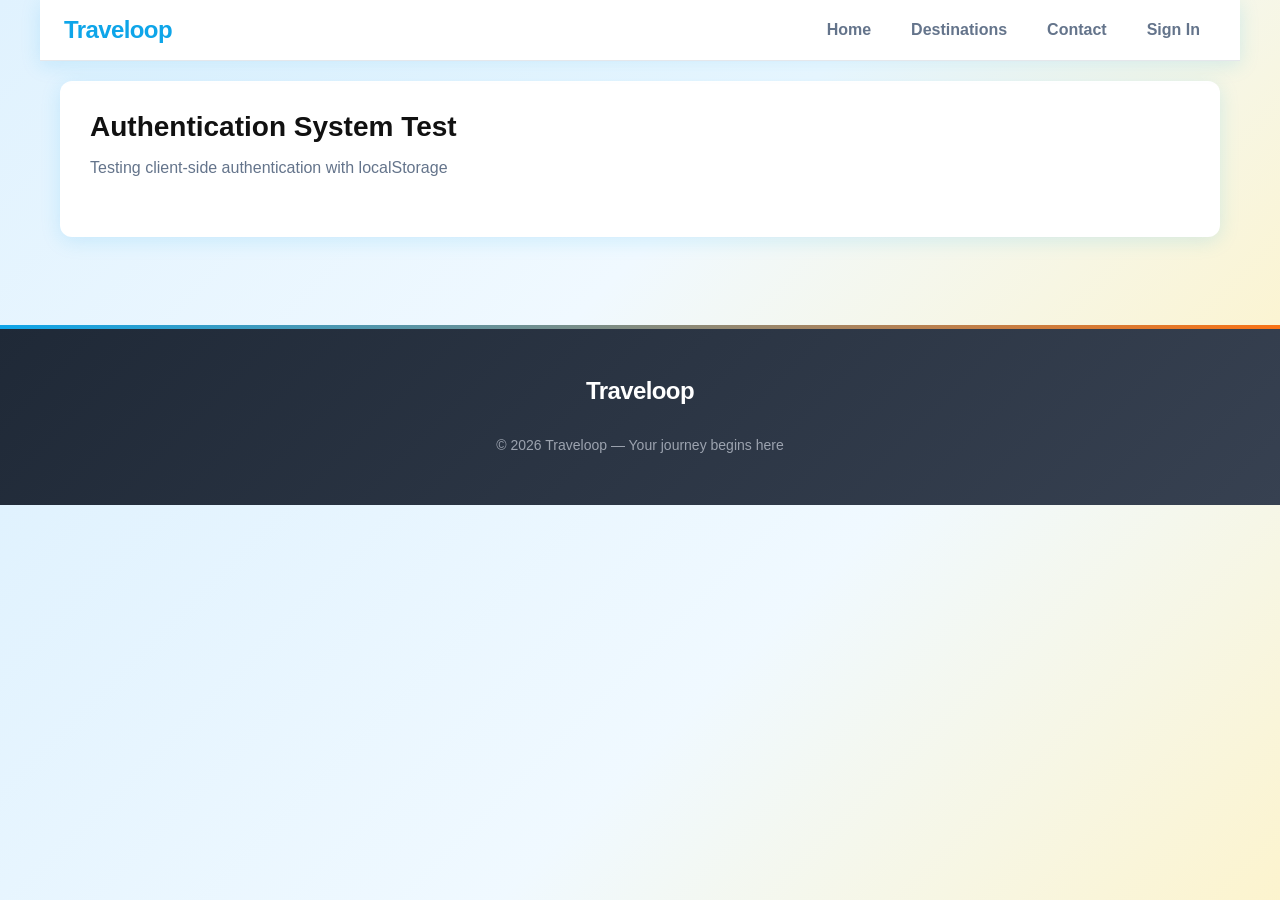
==== auth-test.html @ a4dd4c16 "Initial commit: Traveloop website with all pages and fixes" ====
<!DOCTYPE html>
<html lang="en">
<head>
  <meta charset="utf-8" />
  <meta name="viewport" content="width=device-width, initial-scale=1" />
  <title>Auth Test - Traveloop</title>
  <link rel="stylesheet" href="css/style.css" />
  <style>
    .test-container {
      max-width: 600px;
      margin: 40px auto;
      padding: 20px;
    }
    .test-card {
      background: white;
      padding: 30px;
      border-radius: 12px;
      box-shadow: 0 4px 20px rgba(14, 165, 233, 0.15);
      margin-bottom: 20px;
    }
    .test-result {
      padding: 15px;
      border-radius: 8px;
      margin: 10px 0;
    }
    .test-result.success {
      background: rgba(16, 185, 129, 0.1);
      border: 1px solid rgba(16, 185, 129, 0.2);
      color: #059669;
    }
    .test-result.error {
      background: rgba(239, 68, 68, 0.1);
      border: 1px solid rgba(239, 68, 68, 0.2);
      color: #dc2626;
    }
    .test-result.info {
      background: rgba(59, 130, 246, 0.1);
      border: 1px solid rgba(59, 130, 246, 0.2);
      color: #2563eb;
    }
    .test-section {
      margin-bottom: 20px;
    }
    .test-section h3 {
      margin-bottom: 15px;
      color: #1f2937;
    }
  </style>
</head>
<body>
  <nav class="nav container">
    <div class="brand">Traveloop</div>
    <ul class="nav-links" id="mainNavLinks">
      <li><a href="index.html">Home</a></li>
      <li><a href="destinations.html">Destinations</a></li>
      <li><a href="contact.html">Contact</a></li>
      <li><a href="login.html">Sign In</a></li>
    </ul>
  </nav>

  <main class="container">
    <div class="test-card">
      <h1 style="margin: 0 0 10px; font-size: 1.75rem;">Authentication System Test</h1>
      <p style="color: var(--muted); margin-bottom: 30px;">Testing client-side authentication with localStorage</p>
      
      <div id="test-results"></div>
    </div>
  </main>

  <footer class="footer">
    <div class="container">
      <div class="brand">Traveloop</div>
      <div class="copyright">
        © <span id="year"></span> Traveloop — Your journey begins here
      </div>
    </div>
  </footer>

  <script>
    document.addEventListener('DOMContentLoaded', async () => {
      document.getElementById('year').textContent = new Date().getFullYear();
      updateNavigation();
      
      const results = document.getElementById('test-results');
      results.innerHTML = '<div style="text-align:center;padding:20px;">Running tests...</div>';
      
      // Wait a bit for script to load
      await new Promise(r => setTimeout(r, 100));
      
      const tests = [];
      
      // Test 1: Check if functions exist
      tests.push({
        name: 'Authentication Functions',
        test: () => {
          return typeof registerUser === 'function' && 
                 typeof loginUser === 'function' && 
                 typeof logoutUser === 'function' && 
                 typeof isLoggedIn === 'function' &&
                 typeof getCurrentUser === 'function';
        },
        message: 'All authentication functions are available'
      });
      
      // Test 2: Register a test user
      tests.push({
        name: 'User Registration',
        test: async () => {
          const testUser = {
            firstName: 'Test',
            lastName: 'User',
            email: 'test@Traveloop.com',
            username: 'testuser',
            password: 'Test@123',
            newsletter: false
          };
          
          // Clear existing test user if any
          const users = getStoredUsers ? getStoredUsers() : [];
          const filtered = users.filter(u => u.email !== 'test@Traveloop.com');
          localStorage.setItem('Traveloop_users', JSON.stringify(filtered));
          
          const result = await registerUser(testUser);
          return result.success;
        },
        message: 'User registration successful'
      });
      
      // Test 3: Login with test user
      tests.push({
        name: 'User Login',
        test: async () => {
          const result = await loginUser('test@Traveloop.com', 'Test@123');
          return result.success && isLoggedIn();
        },
        message: 'Login successful - user is now authenticated'
      });
      
      // Test 4: Check user session
      tests.push({
        name: 'Session Management',
        test: () => {
          const user = getCurrentUser();
          return user && user.email === 'test@Traveloop.com';
        },
        message: 'Session is active and user data is correct'
      });
      
      // Test 5: Logout
      tests.push({
        name: 'User Logout',
        test: () => {
          logoutUser();
          return !isLoggedIn();
        },
        message: 'Logout successful - session cleared'
      });
      
      // Run tests
      let html = '';
      for (const t of tests) {
        try {
          const passed = await t.test();
          html += `
            <div class="test-section">
              <h3>${t.name}</h3>
              <div class="test-result ${passed ? 'success' : 'error'}">
                ${passed ? '✓' : '✗'} ${t.message}
              </div>
            </div>
          `;
        } catch (e) {
          html += `
            <div class="test-section">
              <h3>${t.name}</h3>
              <div class="test-result error">
                ✗ Error: ${e.message}
              </div>
            </div>
          `;
        }
      }
      
      results.innerHTML = html;
      
      // Add navigation link
      results.innerHTML += `
        <div class="test-result info" style="margin-top: 20px;">
          <strong>Next Steps:</strong><br>
          <a href="login.html" class="btn" style="margin-top: 10px; display: inline-block;">Go to Login Page</a>
          <a href="signup.html" class="btn" style="margin-top: 10px; margin-left: 10px; display: inline-block;">Go to Signup Page</a>
        </div>
      `;
    });
  </script>
</body>
</html>
---- css/style.css ----
:root{
  --primary: #0ea5e9;
  --primary-dark: #0284c7;
  --accent: #f97316;
  --accent-dark: #ea580c;
  --muted: #64748b;
  --bg: linear-gradient(135deg, #e0f2fe 0%, #f0f9ff 50%, #fef3c7 100%);
  --card: #ffffff;
  --card-hover: #f8fafc;
  --success: #10b981;
  --danger: #ef4444;
  --radius: 12px;
  --container: 1200px;
  --shadow: 0 4px 20px rgba(14, 165, 233, 0.15);
  --shadow-hover: 0 8px 30px rgba(14, 165, 233, 0.25);
  --gap: 20px;
  --transition: all 0.3s cubic-bezier(0.4, 0, 0.2, 1);
}

*{box-sizing: border-box}
body{
  margin:0;
  font-family: "Inter", Arial, sans-serif;
  background: var(--bg);
  color:#111;
  -webkit-font-smoothing:antialiased;
}
.container{
  max-width: var(--container);
  margin: 0 auto;
  padding: 20px;
}
/* Profile Upload Section */
.profile-upload{
  display:flex;
  justify-content:center;
  margin-bottom:30px;
}

.profile-circle{
  width:130px;
  height:130px;
  border-radius:50%;
  border:4px solid #d6d6d6;
  overflow:hidden;
  cursor:pointer;
  position:relative;
  background:#f3f3f3;
  display:flex;
  align-items:center;
  justify-content:center;
  transition:0.3s;
}

.profile-circle:hover{
  border-color:#4da6ff;
  transform:scale(1.03);
}

.profile-circle img{
  width:100%;
  height:100%;
  object-fit:cover;
}

.upload-text{
  position:absolute;
  color:white;
  background:rgba(0,0,0,0.5);
  width:100%;
  text-align:center;
  bottom:0;
  padding:8px 0;
  font-size:14px;
}


/* NAV */
.nav{
  display:flex;
  align-items:center;
  justify-content:space-between;
  background:var(--card);
  padding:16px 24px;
  box-shadow: var(--shadow);
  border-bottom: 1px solid #e5e7eb;
  position: sticky;
  top: 0;
  z-index: 100;
  backdrop-filter: blur(10px);
}
.brand{
  font-weight: 800;
  color: var(--primary);
  font-size: 1.5rem;
  letter-spacing: -0.025em;
}
.nav-links{list-style:none;display:flex;gap:8px;margin:0;padding:0}
.nav-links a{
  text-decoration:none;
  color:var(--muted);
  font-weight:600;
  padding: 8px 16px;
  border-radius: 8px;
  transition: var(--transition);
  position: relative;
}
.nav-links a:hover{
  color: var(--primary);
  background: rgba(37, 99, 235, 0.05);
}
.nav-links a.active{
  color: var(--primary);
  background: rgba(37, 99, 235, 0.1);
}
.nav-links a.active::after{
  content: '';
  position: absolute;
  bottom: -8px;
  left: 50%;
  transform: translateX(-50%);
  width: 20px;
  height: 2px;
  background: var(--primary);
  border-radius: 1px;
}



/* HERO */
.hero{
  display:flex;
  align-items:center;
  gap:40px;
  margin-top:24px;
  background: linear-gradient(135deg, rgba(14, 165, 233, 0.08), rgba(249, 115, 22, 0.08), rgba(251, 191, 36, 0.08));
  padding:32px;
  border-radius:var(--radius);
  border: 1px solid rgba(14, 165, 233, 0.2);
  position: relative;
  overflow: hidden;
}
.hero::before{
  content: '';
  position: absolute;
  top: -50%;
  right: -50%;
  width: 200%;
  height: 200%;
  background: radial-gradient(circle, rgba(37, 99, 235, 0.03) 0%, transparent 70%);
  animation: float 20s ease-in-out infinite;
  pointer-events: none;
}
@keyframes float{
  0%, 100% { transform: rotate(0deg); }
  50% { transform: rotate(180deg); }
}
.hero-left{flex:1; position: relative; z-index: 1;}
.hero-left h1{
  margin:0;
  font-size: 2.75rem;
  font-weight: 800;
  line-height: 1.2;
  background: linear-gradient(135deg, var(--primary), var(--accent));
  -webkit-background-clip: text;
  -webkit-text-fill-color: transparent;
  background-clip: text;
}
.hero-left p{
  color:var(--muted);
  margin:16px 0 24px;
  font-size: 1.125rem;
  line-height: 1.6;
}
.hero-right{flex:1;text-align:right; position: relative; z-index: 1;}
.hero-right img{
  width: 100%;
  max-height: 360px;
  border-radius: var(--radius);
  object-fit: cover;
  box-shadow: var(--shadow-hover);
  transition: var(--transition);
}
.hero-right img:hover{
  transform: scale(1.02);
}

.btn{
  background: linear-gradient(135deg, var(--accent), var(--accent-dark));
  color:white;
  display:inline-block;
  padding:12px 24px;
  border-radius: var(--radius);
  text-decoration:none;
  font-weight: 600;
  font-size: 1rem;
  transition: var(--transition);
  border: none;
  cursor: pointer;
  position: relative;
  overflow: hidden;
  box-shadow: var(--shadow);
}
.btn::before{
  content: '';
  position: absolute;
  top: 0;
  left: -100%;
  width: 100%;
  height: 100%;
  background: linear-gradient(90deg, transparent, rgba(255,255,255,0.2), transparent);
  transition: left 0.5s;
}
.btn:hover{
  transform: translateY(-2px);
  box-shadow: var(--shadow-hover);
}
.btn:hover::before{
  left: 100%;
}
.btn:active{
  transform: translateY(0);
}


/* CARDS */
.cards{
  display:grid;
  grid-template-columns: repeat(auto-fill, minmax(300px, 1fr));
  gap: var(--gap);
  margin-top: 24px;
}
.card{
  background: var(--card);
  border-radius: var(--radius);
  box-shadow: var(--shadow);
  overflow: hidden;
  cursor: pointer;
  transition: var(--transition);
  position: relative;
  border: 1px solid rgba(0,0,0,0.05);
}
.card::before{
  content: '';
  position: absolute;
  top: 0;
  left: 0;
  right: 0;
  bottom: 0;
  background: linear-gradient(135deg, rgba(37, 99, 235, 0.1), rgba(245, 158, 11, 0.1));
  opacity: 0;
  transition: var(--transition);
  z-index: 1;
}
.card:hover::before{
  opacity: 1;
}
.card img{
  width: 100%;
  height: 200px;
  object-fit: cover;
  transition: var(--transition);
}
.card:hover img{
  transform: scale(1.05);
}
.card .card-body{
  padding: 20px;
  position: relative;
  z-index: 2;
}
.card h3{
  margin: 0 0 8px;
  font-size: 1.25rem;
  font-weight: 700;
  color: #1f2937;
}
.card .destination-meta{
  display: flex;
  justify-content: space-between;
  align-items: center;
  margin-bottom: 8px;
}
.card .price{
  background: var(--accent);
  color: white;
  padding: 4px 8px;
  border-radius: 6px;
  font-size: 0.875rem;
  font-weight: 600;
}
.card .category{
  background: rgba(37, 99, 235, 0.1);
  color: var(--primary);
  padding: 4px 8px;
  border-radius: 6px;
  font-size: 0.75rem;
  font-weight: 500;
  text-transform: uppercase;
  letter-spacing: 0.025em;
}
.card p{
  margin: 0;
  color: var(--muted);
  font-size: 0.875rem;
  line-height: 1.5;
}
.card:hover{
  transform: translateY(-8px);
  box-shadow: var(--shadow-hover);
}
.card .card-actions{
  margin-top: 16px;
  display: flex;
  gap: 8px;
}
.card .btn-small{
  padding: 6px 12px;
  font-size: 0.875rem;
  border-radius: 6px;
  text-decoration: none;
  color: white;
  background: var(--primary);
  transition: var(--transition);
}
.card .btn-small:hover{
  background: var(--primary-dark);
}


/* FEATURES */
.features{
  display:grid;
  grid-template-columns: repeat(auto-fit, minmax(280px, 1fr));
  gap: var(--gap);
  margin-top: 24px;
}
.feature{
  background: var(--card);
  padding: 24px;
  border-radius: var(--radius);
  flex: 1;
  min-width: 200px;
  box-shadow: var(--shadow);
  border: 1px solid rgba(0,0,0,0.05);
  transition: var(--transition);
  position: relative;
  overflow: hidden;
}
.feature::before{
  content: '';
  position: absolute;
  top: 0;
  left: 0;
  width: 4px;
  height: 100%;
  background: linear-gradient(135deg, var(--primary), var(--accent));
  transform: scaleY(0);
  transition: var(--transition);
}
.feature:hover{
  transform: translateY(-4px);
  box-shadow: var(--shadow-hover);
}
.feature:hover::before{
  transform: scaleY(1);
}
.feature h3{
  margin: 0 0 12px;
  font-size: 1.25rem;
  font-weight: 700;
  color: #1f2937;
}
.feature p{
  margin: 0;
  color: var(--muted);
  line-height: 1.6;
}
.feature .feature-icon{
  width: 48px;
  height: 48px;
  background: linear-gradient(135deg, var(--primary), var(--accent));
  border-radius: 12px;
  display: flex;
  align-items: center;
  justify-content: center;
  margin-bottom: 16px;
  color: white;
  font-size: 1.5rem;
}


/* SEARCH */
.search-container{
  background: var(--card);
  padding: 24px;
  border-radius: var(--radius);
  box-shadow: var(--shadow);
  margin-bottom: 24px;
  border: 1px solid rgba(0,0,0,0.05);
}
.search-row{
  display: flex;
  gap: 12px;
  align-items: center;
  flex-wrap: wrap;
}
.search-row input{
  flex: 1;
  min-width: 250px;
  padding: 14px 16px;
  border-radius: var(--radius);
  border: 2px solid #e5e7eb;
  font-size: 1rem;
  transition: var(--transition);
  background: var(--card-hover);
}
.search-row input:focus{
  outline: none;
  border-color: var(--primary);
  box-shadow: 0 0 0 3px rgba(37, 99, 235, 0.1);
}
.search-row button{
  padding: 14px 24px;
  border-radius: var(--radius);
  border: none;
  background: var(--primary);
  color: white;
  font-weight: 600;
  cursor: pointer;
  transition: var(--transition);
  box-shadow: var(--shadow);
}
.search-row button:hover{
  background: var(--primary-dark);
  transform: translateY(-2px);
  box-shadow: var(--shadow-hover);
}
.search-filters{
  display: flex;
  gap: 12px;
  margin-top: 16px;
  flex-wrap: wrap;
}
.filter-chip{
  padding: 8px 16px;
  border-radius: 20px;
  background: rgba(37, 99, 235, 0.1);
  color: var(--primary);
  border: 1px solid rgba(37, 99, 235, 0.2);
  cursor: pointer;
  transition: var(--transition);
  font-size: 0.875rem;
  font-weight: 500;
}
.filter-chip:hover{
  background: rgba(37, 99, 235, 0.15);
}
.filter-chip.active{
  background: var(--primary);
  color: white;
}


/* DETAILS */
.details{
  background: var(--card);
  padding: 32px;
  border-radius: var(--radius);
  box-shadow: var(--shadow);
  border: 1px solid rgba(0,0,0,0.05);
}
.details img{
  width: 100%;
  border-radius: var(--radius);
  max-height: 480px;
  object-fit: cover;
  box-shadow: var(--shadow-hover);
}
.details h2{
  margin: 24px 0 16px;
  font-size: 2.25rem;
  font-weight: 800;
  color: #1f2937;
}
.detail-meta{
  display: flex;
  gap: 16px;
  color: var(--muted);
  margin: 16px 0 24px;
  flex-wrap: wrap;
}
.detail-meta .meta-item{
  display: flex;
  align-items: center;
  gap: 6px;
  padding: 6px 12px;
  background: rgba(37, 99, 235, 0.1);
  border-radius: 8px;
  color: var(--primary);
  font-weight: 500;
}
.details .info-grid{
  display: grid;
  grid-template-columns: repeat(auto-fit, minmax(300px, 1fr));
  gap: 24px;
  margin: 24px 0;
}
.details .info-section{
  background: var(--card-hover);
  padding: 20px;
  border-radius: var(--radius);
  border: 1px solid rgba(0,0,0,0.05);
}
.details .info-section h3{
  margin: 0 0 12px;
  font-size: 1.125rem;
  font-weight: 700;
  color: #1f2937;
}
.details .info-section ul{
  margin: 0;
  padding-left: 20px;
  color: var(--muted);
  line-height: 1.6;
}
.details .info-section li{
  margin-bottom: 6px;
}
.details .action-buttons{
  display: flex;
  gap: 12px;
  margin-top: 24px;
  flex-wrap: wrap;
}


/* CONTACT FORM */
.contact-container{
  max-width: 700px;
  margin: 0 auto;
}
.contact-form{
  background: var(--card);
  padding: 32px;
  border-radius: var(--radius);
  box-shadow: var(--shadow);
  border: 1px solid rgba(0,0,0,0.05);
}
.contact-form label{
  font-weight: 600;
  color: #374151;
  margin-bottom: 6px;
  display: block;
}
.contact-form input, 
.contact-form textarea{
  width: 100%;
  padding: 14px 16px;
  border-radius: var(--radius);
  border: 2px solid #e5e7eb;
  font-size: 1rem;
  font-family: inherit;
  transition: var(--transition);
  background: var(--card-hover);
  margin-bottom: 16px;
}
.contact-form input:focus, 
.contact-form textarea:focus{
  outline: none;
  border-color: var(--primary);
  box-shadow: 0 0 0 3px rgba(37, 99, 235, 0.1);
}
.contact-form textarea{
  resize: vertical;
  min-height: 120px;
}
.contact-info{
  background: var(--card);
  padding: 24px;
  border-radius: var(--radius);
  box-shadow: var(--shadow);
  margin-bottom: 24px;
  border: 1px solid rgba(0,0,0,0.05);
}
.contact-info h3{
  margin: 0 0 16px;
  color: #1f2937;
  font-weight: 700;
}
.contact-item{
  display: flex;
  align-items: center;
  gap: 12px;
  margin-bottom: 12px;
  color: var(--muted);
}
.contact-item .icon{
  width: 40px;
  height: 40px;
  background: linear-gradient(135deg, var(--primary), var(--accent));
  border-radius: 8px;
  display: flex;
  align-items: center;
  justify-content: center;
  color: white;
  font-weight: 600;
}


/* FOOTER */
.footer{
  background: linear-gradient(135deg, #1f2937, #374151);
  color: white;
  padding: 32px 0;
  text-align: center;
  margin-top: 48px;
  position: relative;
}
.footer::before{
  content: '';
  position: absolute;
  top: 0;
  left: 0;
  right: 0;
  height: 4px;
  background: linear-gradient(90deg, var(--primary), var(--accent));
}
.footer .container{
  display: flex;
  flex-direction: column;
  align-items: center;
  gap: 16px;
}
.footer .brand{
  color: white;
  font-size: 1.5rem;
  font-weight: 800;
}
.footer .links{
  display: flex;
  gap: 24px;
  list-style: none;
  padding: 0;
  margin: 0;
}
.footer .links a{
  color: #d1d5db;
  text-decoration: none;
  transition: var(--transition);
}
.footer .links a:hover{
  color: white;
}
.footer .copyright{
  color: #9ca3af;
  font-size: 0.875rem;
  margin-top: 16px;
}

/* LOADING & ANIMATIONS */
.loading-skeleton{
  background: linear-gradient(90deg, #f0f0f0 25%, #e0e0e0 50%, #f0f0f0 75%);
  background-size: 200% 100%;
  animation: loading 1.5s infinite;
}
@keyframes loading{
  0%{ background-position: 200% 0; }
  100%{ background-position: -200% 0; }
}
.fade-in{
  animation: fadeIn 0.6s ease-out;
}
@keyframes fadeIn{
  from{ opacity: 0; transform: translateY(20px); }
  to{ opacity: 1; transform: translateY(0); }
}
.slide-up{
  animation: slideUp 0.4s ease-out;
}
@keyframes slideUp{
  from{ transform: translateY(30px); opacity: 0; }
  to{ transform: translateY(0); opacity: 1; }
}

/* RESPONSIVE DESIGN */
@media (max-width: 1024px){
  .container{
    padding: 16px;
  }
  .hero{
    padding: 24px;
  }
  .cards{
    grid-template-columns: repeat(auto-fill, minmax(280px, 1fr));
  }
}

@media (max-width: 768px){
  .hero{
    flex-direction: column;
    gap: 24px;
    text-align: center;
  }
  .hero-left h1{
    font-size: 2.25rem;
  }
  .nav{
    padding: 12px 16px;
  }
  .nav-links{
    gap: 4px;
  }
  .nav-links a{
    padding: 6px 12px;
    font-size: 0.875rem;
  }
  .cards{
    grid-template-columns: 1fr;
  }
  .features{
    grid-template-columns: 1fr;
  }
  .details{
    padding: 24px;
  }
  .details h2{
    font-size: 1.875rem;
  }
  .search-row{
    flex-direction: column;
    align-items: stretch;
  }
  .search-row input{
    min-width: auto;
  }
  .footer .links{
    flex-direction: column;
    gap: 12px;
  }
}

@media (max-width: 480px){
  .container{
    padding: 12px;
  }
  .hero{
    padding: 16px;
  }
  .hero-left h1{
    font-size: 1.875rem;
  }
  .card{
    min-width: auto;
  }
  .details{
    padding: 16px;
  }
  .contact-form{
    padding: 24px;
  }
}

.hidden{display:none}

/* FAVORITES */
.favorite-btn{
  background: rgba(255,255,255,0.9);
  border: none;
  border-radius: 50%;
  width: 36px;
  height: 36px;
  cursor: pointer;
  transition: var(--transition);
  font-size: 1rem;
  display: flex;
  align-items: center;
  justify-content: center;
  backdrop-filter: blur(10px);
}
.favorite-btn:hover{
  background: rgba(255,255,255,1);
  transform: scale(1.1);
}
.favorite-btn.favorited{
  background: rgba(239, 68, 68, 0.9);
  color: white;
}
.favorite-btn-large{
  background: linear-gradient(135deg, var(--primary), var(--primary-dark));
  color: white;
  border: none;
  padding: 12px 24px;
  border-radius: var(--radius);
  cursor: pointer;
  font-weight: 600;
  transition: var(--transition);
  box-shadow: var(--shadow);
}
.favorite-btn-large:hover{
  transform: translateY(-2px);
  box-shadow: var(--shadow-hover);
}
.favorite-btn-large.favorited{
  background: linear-gradient(135deg, var(--danger), #dc2626);
}

/* LOADING STATES */
.loading{
  opacity: 0.6;
  pointer-events: none;
}
.loading::after{
  content: '';
  position: absolute;
  top: 50%;
  left: 50%;
  width: 20px;
  height: 20px;
  margin: -10px 0 0 -10px;
  border: 2px solid var(--primary);
  border-radius: 50%;
  border-top-color: transparent;
  animation: spin 1s linear infinite;
}
@keyframes spin{
  to{ transform: rotate(360deg); }
}

/* ENHANCED ANIMATIONS */
.slide-up{
  animation: slideUp 0.4s ease-out forwards;
}
@keyframes slideUp{
  from{ 
    opacity: 0; 
    transform: translateY(30px); 
  }
  to{ 
    opacity: 1; 
    transform: translateY(0); 
  }
}

.scale-in{
  animation: scaleIn 0.3s ease-out;
}
@keyframes scaleIn{
  from{ 
    opacity: 0; 
    transform: scale(0.9); 
  }
  to{ 
    opacity: 1; 
    transform: scale(1); 
  }
}

/* SEARCH ENHANCEMENTS */
.search-highlight{
  background: linear-gradient(120deg, rgba(245, 158, 11, 0.3) 0%, rgba(245, 158, 11, 0.1) 100%);
  padding: 2px 4px;
  border-radius: 4px;
  font-weight: 600;
}

/* TOOLTIP */
.tooltip{
  position: relative;
}
.tooltip::after{
  content: attr(data-tooltip);
  position: absolute;
  bottom: 125%;
  left: 50%;
  transform: translateX(-50%);
  background: rgba(0,0,0,0.8);
  color: white;
  padding: 6px 8px;
  border-radius: 4px;
  font-size: 0.75rem;
  white-space: nowrap;
  opacity: 0;
  visibility: hidden;
  transition: var(--transition);
  z-index: 1000;
}
.tooltip:hover::after{
  opacity: 1;
  visibility: visible;
}

/* PRICE BADGES */
.price-badge{
  background: linear-gradient(135deg, var(--accent), var(--accent-dark));
  color: white;
  padding: 6px 12px;
  border-radius: 20px;
  font-size: 0.875rem;
  font-weight: 700;
  box-shadow: var(--shadow);
}

/* RATING STARS */
.rating{
  display: flex;
  align-items: center;
  gap: 4px;
}
.stars{
  color: var(--accent);
}
.rating-text{
  font-size: 0.875rem;
  color: var(--muted);
}

/* WEATHER BADGE */
.weather-badge{
  background: rgba(59, 130, 246, 0.1);
  color: var(--primary);
  padding: 4px 8px;
  border-radius: 6px;
  font-size: 0.75rem;
  font-weight: 500;
}

/* SEASON BADGE */
.season-badge{
  background: rgba(16, 185, 129, 0.1);
  color: var(--success);
  padding: 4px 8px;
  border-radius: 6px;
  font-size: 0.75rem;
  font-weight: 500;
}

/* CATEGORY BADGES */
.category-beach{
  background: rgba(59, 130, 246, 0.1);
  color: #3b82f6;
}
.category-mountain{
  background: rgba(34, 197, 94, 0.1);
  color: #22c55e;
}
.category-cultural{
  background: rgba(168, 85, 247, 0.1);
  color: #a855f7;
}
.category-adventure{
  background: rgba(245, 158, 11, 0.1);
  color: var(--accent);
}

/* PROGRESSIVE LOADING */
.lazy-load{
  opacity: 0;
  transition: opacity 0.3s;
}
.lazy-load.loaded{
  opacity: 1;
}

/* ACCESSIBILITY IMPROVEMENTS */
.sr-only{
  position: absolute;
  width: 1px;
  height: 1px;
  padding: 0;
  margin: -1px;
  overflow: hidden;
  clip: rect(0,0,0,0);
  white-space: nowrap;
  border: 0;
}

/* FOCUS STYLES */
button:focus,
input:focus,
textarea:focus,
a:focus{
  outline: 2px solid var(--primary);
  outline-offset: 2px;
}


/* HIGH CONTRAST MODE */
@media (prefers-contrast: high){
  :root{
    --primary: #0000ff;
    --accent: #ff4500;
    --muted: #333333;
    --card: #ffffff;
    --shadow: 0 4px 8px rgba(0,0,0,0.3);
  }
}

/* TRANSPORTATION BUTTONS */
.transport-btn{
  background: rgba(255,255,255,0.2);
  color: white;
  border: 2px solid rgba(255,255,255,0.3);
  padding: 10px 16px;
  border-radius: 8px;
  font-size: 0.875rem;
  font-weight: 600;
  cursor: pointer;
  transition: var(--transition);
  backdrop-filter: blur(10px);
  white-space: nowrap;
}
.transport-btn:hover{
  background: rgba(255,255,255,0.3);
  border-color: rgba(255,255,255,0.5);
  transform: translateY(-2px);
}
.transport-btn.selected{
  background: rgba(255,255,255,0.9);
  color: #667eea;
  border-color: white;
  box-shadow: 0 4px 12px rgba(0,0,0,0.15);
}

/* TRAVEL PLANNER ENHANCEMENTS */
.planner-step{
  animation: slideUp 0.6s ease-out;
}
.planner-step:nth-child(2){ animation-delay: 0.1s; }
.planner-step:nth-child(3){ animation-delay: 0.2s; }

/* RESPONSIVE TRANSPORT BUTTONS */
@media (max-width: 768px){
  .transport-btn{
    flex: 1;
    min-width: 80px;
    padding: 8px 12px;
    font-size: 0.75rem;
  }
  .travel-planner{
    padding: 24px !important;
  }
}


@media (max-width: 480px){
  .transport-btn{
    flex: 1;
    min-width: 70px;
    padding: 6px 8px;
    font-size: 0.7rem;
  }
}

/* LOGIN & SIGNUP STYLES */
.login-container,
.signup-container{
  display: grid;
  grid-template-columns: 1fr 400px;
  gap: 48px;
  align-items: start;
  margin-top: 32px;
  min-height: 60vh;
}

.login-card,
.signup-card{
  background: var(--card);
  padding: 40px;
  border-radius: var(--radius);
  box-shadow: var(--shadow);
  border: 1px solid rgba(0,0,0,0.05);
  max-width: 500px;
  margin: 0 auto;
  width: 100%;
}

.login-header,
.signup-header{
  text-align: center;
  margin-bottom: 32px;
}

.login-header h1,
.signup-header h1{
  margin: 0 0 8px;
  font-size: 2rem;
  font-weight: 800;
  color: #1f2937;
  background: linear-gradient(135deg, var(--primary), var(--accent));
  -webkit-background-clip: text;
  -webkit-text-fill-color: transparent;
  background-clip: text;
}

.login-header p,
.signup-header p{
  color: var(--muted);
  margin: 0;
  font-size: 1rem;
}

.login-form,
.signup-form{
  margin-bottom: 24px;
}

.form-row{
  display: grid;
  grid-template-columns: 1fr 1fr;
  gap: 16px;
}

.form-group{
  margin-bottom: 20px;
}

.form-group label{
  display: block;
  font-weight: 600;
  color: #374151;
  margin-bottom: 6px;
  font-size: 0.875rem;
}

.form-group input{
  width: 100%;
  padding: 14px 16px;
  border-radius: var(--radius);
  border: 2px solid #e5e7eb;
  font-size: 1rem;
  transition: var(--transition);
  background: var(--card-hover);
  font-family: inherit;
}

.form-group input:focus{
  outline: none;
  border-color: var(--primary);
  box-shadow: 0 0 0 3px rgba(37, 99, 235, 0.1);
}

.form-group input.error{
  border-color: var(--danger);
  box-shadow: 0 0 0 3px rgba(239, 68, 68, 0.1);
}

.password-container{
  position: relative;
  display: flex;
  align-items: center;
}

.toggle-password{
  position: absolute;
  right: 12px;
  background: none;
  border: none;
  cursor: pointer;
  font-size: 1.125rem;
  padding: 4px;
  color: var(--muted);
  transition: var(--transition);
  border-radius: 4px;
}

.toggle-password:hover{
  color: var(--primary);
  background: rgba(37, 99, 235, 0.05);
}

.error-message{
  color: var(--danger);
  font-size: 0.75rem;
  margin-top: 4px;
  display: block;
  min-height: 1rem;
}

.form-options{
  display: flex;
  justify-content: space-between;
  align-items: center;
  margin: 20px 0;
  flex-wrap: wrap;
  gap: 12px;
}

.checkbox-container{
  display: flex;
  align-items: center;
  cursor: pointer;
  font-size: 0.875rem;
  color: #374151;
}

.checkbox-container input[type="checkbox"]{
  position: absolute;
  opacity: 0;
  cursor: pointer;
  height: 0;
  width: 0;
}

.checkmark{
  height: 18px;
  width: 18px;
  background-color: var(--card-hover);
  border: 2px solid #e5e7eb;
  border-radius: 4px;
  margin-right: 8px;
  position: relative;
  transition: var(--transition);
}

.checkbox-container:hover input ~ .checkmark{
  border-color: var(--primary);
}

.checkbox-container input:checked ~ .checkmark{
  background-color: var(--primary);
  border-color: var(--primary);
}

.checkmark:after{
  content: "";
  position: absolute;
  display: none;
  left: 5px;
  top: 2px;
  width: 4px;
  height: 8px;
  border: solid white;
  border-width: 0 2px 2px 0;
  transform: rotate(45deg);
}

.checkbox-container input:checked ~ .checkmark:after{
  display: block;
}

.forgot-password{
  color: var(--primary);
  text-decoration: none;
  font-size: 0.875rem;
  transition: var(--transition);
}

.forgot-password:hover{
  color: var(--primary-dark);
  text-decoration: underline;
}

.login-btn,
.signup-btn{
  width: 100%;
  padding: 16px 24px;
  margin-top: 8px;
  font-size: 1rem;
  position: relative;
}

.login-btn .loading-spinner,
.signup-btn .loading-spinner{
  position: absolute;
  right: 16px;
  top: 50%;
  transform: translateY(-50%);
  font-size: 1.125rem;
}

.login-footer,
.signup-footer{
  text-align: center;
  padding-top: 20px;
  border-top: 1px solid #e5e7eb;
  color: var(--muted);
  font-size: 0.875rem;
}

.login-footer a,
.signup-footer a{
  color: var(--primary);
  text-decoration: none;
  font-weight: 600;
  transition: var(--transition);
}

.login-footer a:hover,
.signup-footer a:hover{
  color: var(--primary-dark);
  text-decoration: underline;
}

.alert{
  padding: 12px 16px;
  border-radius: var(--radius);
  margin-top: 16px;
  font-size: 0.875rem;
  font-weight: 500;
}

.alert.success{
  background: rgba(16, 185, 129, 0.1);
  color: var(--success);
  border: 1px solid rgba(16, 185, 129, 0.2);
}

.alert.error{
  background: rgba(239, 68, 68, 0.1);
  color: var(--danger);
  border: 1px solid rgba(239, 68, 68, 0.2);
}

.alert.info{
  background: rgba(59, 130, 246, 0.1);
  color: var(--primary);
  border: 1px solid rgba(59, 130, 246, 0.2);
}

/* PASSWORD STRENGTH */
.password-strength{
  margin-top: 8px;
}

.password-strength-meter{
  width: 100%;
  height: 4px;
  background: #e5e7eb;
  border-radius: 2px;
  overflow: hidden;
  margin-bottom: 4px;
}

.strength-bar{
  height: 100%;
  transition: var(--transition);
  border-radius: 2px;
}

.strength-weak .strength-bar{
  width: 33%;
  background: var(--danger);
}

.strength-medium .strength-bar{
  width: 66%;
  background: #f59e0b;
}

.strength-strong .strength-bar{
  width: 100%;
  background: var(--success);
}

.strength-text{
  font-size: 0.75rem;
  font-weight: 500;
}

.strength-weak .strength-text{
  color: var(--danger);
}

.strength-medium .strength-text{
  color: #f59e0b;
}

.strength-strong .strength-text{
  color: var(--success);
}

/* BENEFITS SECTIONS */
.login-benefits,
.signup-benefits{
  background: var(--card);
  padding: 32px;
  border-radius: var(--radius);
  box-shadow: var(--shadow);
  border: 1px solid rgba(0,0,0,0.05);
  position: sticky;
  top: 120px;
  height: fit-content;
}

.login-benefits h3,
.signup-benefits h3{
  margin: 0 0 24px;
  font-size: 1.5rem;
  font-weight: 700;
  color: #1f2937;
  text-align: center;
}

.benefits-list{
  list-style: none;
  padding: 0;
  margin: 0;
}

.benefits-list li{
  padding: 12px 0;
  border-bottom: 1px solid #f3f4f6;
  color: #374151;
  font-size: 0.875rem;
  line-height: 1.5;
}

.benefits-list li:last-child{
  border-bottom: none;
}

.benefits-grid{
  display: grid;
  gap: 20px;
}

.benefit-item{
  display: flex;
  gap: 12px;
  align-items: flex-start;
}

.benefit-icon{
  width: 40px;
  height: 40px;
  background: linear-gradient(135deg, var(--primary), var(--accent));
  border-radius: 10px;
  display: flex;
  align-items: center;
  justify-content: center;
  font-size: 1.25rem;
  flex-shrink: 0;
}

.benefit-item h4{
  margin: 0 0 4px;
  font-size: 1rem;
  font-weight: 600;
  color: #1f2937;
}

.benefit-item p{
  margin: 0;
  font-size: 0.875rem;
  color: var(--muted);
  line-height: 1.4;
}

/* RESPONSIVE DESIGN FOR LOGIN/SIGNUP */
@media (max-width: 1024px){
  .login-container,
  .signup-container{
    gap: 32px;
  }
  
  .login-benefits,
  .signup-benefits{
    position: static;
  }
}

@media (max-width: 768px){
  .login-container,
  .signup-container{
    grid-template-columns: 1fr;
    gap: 24px;
    margin-top: 16px;
  }
  
  .login-card,
  .signup-card{
    padding: 32px 24px;
    max-width: none;
  }
  
  .form-row{
    grid-template-columns: 1fr;
    gap: 0;
  }
  
  .form-options{
    flex-direction: column;
    align-items: flex-start;
    gap: 12px;
  }
  
  .login-benefits,
  .signup-benefits{
    padding: 24px;
  }
}

@media (max-width: 480px){
  .login-card,
  .signup-card{
    padding: 24px 20px;
    margin: 0 -12px;
  }
  
  .login-header h1,
  .signup-header h1{
    font-size: 1.75rem;
  }
  
  .form-group input{
    padding: 12px 14px;
  }
  
  .login-benefits,
  .signup-benefits{
    padding: 20px;
    margin: 0 -12px;
  }
  
  .benefit-item{
    flex-direction: column;
    text-align: center;
    gap: 8px;
  }
}

/* USER MENU */
.user-menu{
  position: relative;
  display: flex;
  align-items: center;
  gap: 12px;
}

.user-avatar{
  width: 36px;
  height: 36px;
  background: linear-gradient(135deg, var(--primary), var(--accent));
  border-radius: 50%;
  display: flex;
  align-items: center;
  justify-content: center;
  color: white;
  font-weight: 600;
  font-size: 0.875rem;
  cursor: pointer;
  transition: var(--transition);
}

.user-avatar:hover{
  transform: scale(1.05);
}

.user-dropdown{
  position: absolute;
  top: 100%;
  right: 0;
  background: var(--card);
  border-radius: var(--radius);
  box-shadow: var(--shadow-hover);
  border: 1px solid rgba(0,0,0,0.1);
  padding: 8px 0;
  min-width: 200px;
  z-index: 1000;
  opacity: 0;
  visibility: hidden;
  transform: translateY(-10px);
  transition: var(--transition);
}

.user-dropdown.show{
  opacity: 1;
  visibility: visible;
  transform: translateY(0);
}

.user-dropdown a,
.user-dropdown button{
  display: block;
  width: 100%;
  padding: 12px 16px;
  text-decoration: none;
  color: #374151;
  font-size: 0.875rem;
  border: none;
  background: none;
  text-align: left;
  cursor: pointer;
  transition: var(--transition);
}

.user-dropdown a:hover,
.user-dropdown button:hover{
  background: rgba(37, 99, 235, 0.05);
  color: var(--primary);
}

.user-dropdown .divider{
  height: 1px;
  background: #e5e7eb;
  margin: 8px 0;
}

.user-info{
  padding: 12px 16px;
  border-bottom: 1px solid #e5e7eb;
  margin-bottom: 8px;
}

.user-info .user-name{
  font-weight: 600;
  color: #1f2937;
  font-size: 0.875rem;
}


.user-info .user-email{
  color: var(--muted);
  font-size: 0.75rem;
  margin-top: 2px;
}

/* PROFILE PAGE STYLES */
.profile-container{
  max-width: 1000px;
  margin: 0 auto;
}

.profile-header{
  display: flex;
  align-items: center;
  gap: 24px;
  background: var(--card);
  padding: 32px;
  border-radius: var(--radius);
  box-shadow: var(--shadow);
  margin-bottom: 24px;
}

.profile-avatar{
  width: 80px;
  height: 80px;
  background: linear-gradient(135deg, var(--primary), var(--accent));
  border-radius: 50%;
  display: flex;
  align-items: center;
  justify-content: center;
  color: white;
  font-weight: 700;
  font-size: 1.5rem;
  flex-shrink: 0;
}

.profile-info h1{
  margin: 0 0 8px;
  font-size: 2rem;
  font-weight: 800;
  color: #1f2937;
}

.profile-email{
  color: var(--muted);
  margin: 0 0 4px;
  font-size: 1rem;
}

.profile-username{
  color: var(--primary);
  margin: 0;
  font-weight: 600;
  font-size: 0.875rem;
}

.profile-stats{
  display: grid;
  grid-template-columns: repeat(auto-fit, minmax(150px, 1fr));
  gap: 16px;
  margin-bottom: 24px;
}

.stat-item{
  background: var(--card);
  padding: 20px;
  border-radius: var(--radius);
  box-shadow: var(--shadow);
  text-align: center;
}

.stat-number{
  font-size: 2rem;
  font-weight: 800;
  color: var(--primary);
  margin-bottom: 4px;
}

.stat-label{
  color: var(--muted);
  font-size: 0.875rem;
  font-weight: 500;
}

.profile-details{
  display: grid;
  gap: 24px;
}

.profile-section{
  background: var(--card);
  padding: 32px;
  border-radius: var(--radius);
  box-shadow: var(--shadow);
}

.profile-section h3{
  margin: 0 0 20px;
  font-size: 1.25rem;
  font-weight: 700;
  color: #1f2937;
}

.detail-grid{
  display: grid;
  grid-template-columns: repeat(auto-fit, minmax(250px, 1fr));
  gap: 16px;
}

.detail-item{
  display: flex;
  justify-content: space-between;
  align-items: center;
  padding: 12px 0;
  border-bottom: 1px solid #f3f4f6;
}

.detail-item:last-child{
  border-bottom: none;
}

.detail-item strong{
  color: #374151;
  font-weight: 600;
}

.detail-item span{
  color: var(--muted);
}

.status-verified{
  color: var(--success) !important;
  font-weight: 500;
}

.actions-grid{
  display: grid;
  grid-template-columns: repeat(auto-fit, minmax(200px, 1fr));
  gap: 16px;
}

.action-btn{
  display: flex;
  align-items: center;
  gap: 12px;
  padding: 16px;
  background: var(--card-hover);
  border: 1px solid #e5e7eb;
  border-radius: var(--radius);
  cursor: pointer;
  transition: var(--transition);
  text-decoration: none;
  color: inherit;
}

.action-btn:hover{
  background: var(--primary);
  color: white;
  border-color: var(--primary);
  transform: translateY(-2px);
  box-shadow: var(--shadow-hover);
}

.action-icon{
  font-size: 1.5rem;
  width: 40px;
  text-align: center;
}

.action-text strong{
  display: block;
  font-weight: 600;
  margin-bottom: 4px;
}

.action-text small{
  font-size: 0.75rem;
  opacity: 0.8;
}

.activity-list{
  display: grid;
  gap: 12px;
}

.activity-item{
  display: flex;
  align-items: center;
  gap: 12px;
  padding: 12px;
  background: var(--card-hover);
  border-radius: var(--radius);
  border-left: 4px solid var(--primary);
}

.activity-icon{
  font-size: 1.25rem;
  width: 32px;
  text-align: center;
}

.activity-content{
  flex: 1;
}

.activity-text{
  font-weight: 500;
  color: #374151;
  margin-bottom: 2px;
}

.activity-time{
  font-size: 0.75rem;
  color: var(--muted);
}

.no-activity{
  color: var(--muted);
  text-align: center;
  font-style: italic;
  margin: 20px 0;
}

.settings-list{
  display: grid;
  gap: 20px;
}

.setting-item{
  display: flex;
  justify-content: space-between;
  align-items: center;
  padding: 16px 0;
  border-bottom: 1px solid #f3f4f6;
}

.setting-item:last-child{
  border-bottom: none;
}

.setting-item.danger{
  background: rgba(239, 68, 68, 0.02);
  margin: 0 -20px;
  padding: 20px;
  border-radius: var(--radius);
}

.setting-item.danger > div{
  max-width: 70%;
}

.setting-item strong{
  display: block;
  color: #1f2937;
  margin-bottom: 4px;
}

.setting-item p{
  margin: 0;
  color: var(--muted);
  font-size: 0.875rem;
}

.setting-status{
  color: var(--success);
  font-weight: 500;
  font-size: 0.875rem;
}

/* TOGGLE SWITCH */
.switch{
  position: relative;
  display: inline-block;
  width: 50px;
  height: 24px;
}

.switch input{
  opacity: 0;
  width: 0;
  height: 0;
}

.slider{
  position: absolute;
  cursor: pointer;
  top: 0;
  left: 0;
  right: 0;
  bottom: 0;
  background-color: #ccc;
  transition: var(--transition);
  border-radius: 24px;
}

.slider:before{
  position: absolute;
  content: "";
  height: 18px;
  width: 18px;
  left: 3px;
  bottom: 3px;
  background-color: white;
  transition: var(--transition);
  border-radius: 50%;
}

input:checked + .slider{
  background-color: var(--primary);
}

input:checked + .slider:before{
  transform: translateX(26px);
}

.danger-btn{
  background: var(--danger);
  color: white;
  border: none;
  padding: 8px 16px;
  border-radius: var(--radius);
  font-size: 0.875rem;
  font-weight: 500;
  cursor: pointer;
  transition: var(--transition);
}

.danger-btn:hover{
  background: #dc2626;
  transform: translateY(-1px);
}

.profile-error{
  text-align: center;
  padding: 60px 20px;
  background: var(--card);
  border-radius: var(--radius);
  box-shadow: var(--shadow);
}

.profile-error h2{
  color: #1f2937;
  margin-bottom: 16px;
}

.profile-error p{
  color: var(--muted);
  margin-bottom: 24px;
}


/* RESPONSIVE DESIGN FOR PROFILE */
@media (max-width: 768px){
  .profile-header{
    flex-direction: column;
    text-align: center;
    padding: 24px;
  }
  
  .profile-info h1{
    font-size: 1.75rem;
  }
  
  .profile-stats{
    grid-template-columns: repeat(2, 1fr);
  }
  
  .profile-section{
    padding: 24px;
  }
  
  .detail-grid{
    grid-template-columns: 1fr;
  }
  
  .actions-grid{
    grid-template-columns: 1fr;
  }
  
  .setting-item{
    flex-direction: column;
    align-items: flex-start;
    gap: 12px;
  }
  
  .setting-item > div{
    max-width: 100% !important;
  }
}

@media (max-width: 480px){
  .profile-stats{
    grid-template-columns: 1fr;
  }
  
  .profile-container{
    margin: 0 -12px;
  }
}

/* ========================================
   TRIP PLANNER ENHANCEMENTS
======================================== */

.trip-planner-section {
  background: linear-gradient(135deg, #667eea 0%, #764ba2 100%);
  border-radius: 16px;
  padding: 24px;
  margin: 32px 0;
  box-shadow: 0 8px 32px rgba(102, 126, 234, 0.3);
  color: white;
}

.trip-planner-section h3 {
  color: white;
  font-size: 1.75rem;
  font-weight: 700;
  margin-bottom: 24px;
  text-align: center;
}

.trip-planner-form {
  background: rgba(255, 255, 255, 0.1);
  border-radius: 12px;
  padding: 24px;
  backdrop-filter: blur(10px);
  border: 1px solid rgba(255, 255, 255, 0.2);
}

.planner-row {
  display: grid;
  grid-template-columns: 1fr 1fr;
  gap: 24px;
  margin-bottom: 24px;
}

.planner-group {
  display: flex;
  flex-direction: column;
  gap: 8px;
}

.planner-group label {
  font-weight: 600;
  font-size: 0.9rem;
  color: rgba(255, 255, 255, 0.9);
  display: flex;
  align-items: center;
  gap: 8px;
}

.number-input {
  display: flex;
  align-items: center;
  background: rgba(255, 255, 255, 0.9);
  border-radius: 8px;
  overflow: hidden;
  box-shadow: 0 2px 8px rgba(0, 0, 0, 0.1);
}

.number-input button {
  background: #667eea;
  color: white;
  border: none;
  width: 40px;
  height: 40px;
  font-size: 1.2rem;
  font-weight: bold;
  cursor: pointer;
  transition: background 0.2s ease;
}

.number-input button:hover {
  background: #5a6fd8;
}

.number-input input {
  flex: 1;
  border: none;
  text-align: center;
  font-size: 1.1rem;
  font-weight: 600;
  padding: 12px;
  background: transparent;
  color: #333;
  min-width: 60px;
}

.range-input {
  display: flex;
  flex-direction: column;
  gap: 8px;
}

.range-input input[type="range"] {
  -webkit-appearance: none;
  width: 100%;
  height: 6px;
  border-radius: 3px;
  background: rgba(255, 255, 255, 0.3);
  outline: none;
  cursor: pointer;
}

.range-input input[type="range"]::-webkit-slider-thumb {
  -webkit-appearance: none;
  appearance: none;
  width: 20px;
  height: 20px;
  border-radius: 50%;
  background: white;
  cursor: pointer;
  box-shadow: 0 2px 8px rgba(0, 0, 0, 0.2);
}

.range-input input[type="range"]::-moz-range-thumb {
  width: 20px;
  height: 20px;
  border-radius: 50%;
  background: white;
  cursor: pointer;
  border: none;
  box-shadow: 0 2px 8px rgba(0, 0, 0, 0.2);
}

.range-input span {
  text-align: center;
  font-weight: 600;
  font-size: 1.1rem;
  color: white;
  background: rgba(255, 255, 255, 0.2);
  padding: 8px 16px;
  border-radius: 20px;
  align-self: flex-start;
}

.planner-group select {
  padding: 12px 16px;
  border: none;
  border-radius: 8px;
  background: rgba(255, 255, 255, 0.9);
  color: #333;
  font-size: 1rem;
  font-weight: 500;
  cursor: pointer;
  transition: all 0.2s ease;
  box-shadow: 0 2px 8px rgba(0, 0, 0, 0.1);
}

.planner-group select:focus {
  outline: none;
  background: white;
  box-shadow: 0 0 0 3px rgba(255, 255, 255, 0.3);
}

.cost-breakdown {
  background: rgba(255, 255, 255, 0.15);
  border-radius: 12px;
  padding: 20px;
  margin: 24px 0;
  border: 1px solid rgba(255, 255, 255, 0.2);
}

.cost-breakdown h4 {
  color: white;
  font-size: 1.3rem;
  font-weight: 600;
  margin-bottom: 16px;
  text-align: center;
}

.cost-items {
  display: flex;
  flex-direction: column;
  gap: 12px;
}

.cost-item {
  display: flex;
  justify-content: space-between;
  align-items: center;
  padding: 12px 16px;
  background: rgba(255, 255, 255, 0.1);
  border-radius: 8px;
  color: rgba(255, 255, 255, 0.9);
  font-size: 0.95rem;
}

.cost-total {
  display: flex;
  justify-content: space-between;
  align-items: center;
  padding: 16px 20px;
  background: rgba(255, 255, 255, 0.2);
  border-radius: 8px;
  color: white;
  font-size: 1.1rem;
  border: 2px solid rgba(255, 255, 255, 0.3);
  margin-top: 8px;
}

.cost-total strong {
  font-size: 1.3rem;
  font-weight: 700;
}

/* Enhanced Trip Planner Responsive Design */
@media (max-width: 768px) {
  .planner-row {
    grid-template-columns: 1fr;
    gap: 16px;
  }
  
  .trip-planner-section {
    margin: 24px 0;
    padding: 20px;
  }
  
  .trip-planner-form {
    padding: 20px;
  }
  
  .cost-item {
    flex-direction: column;
    align-items: flex-start;
    gap: 4px;
  }
  
  .cost-total {
    flex-direction: column;
    align-items: flex-start;
    gap: 8px;
  }
}

/* ========================================
   ENHANCED FRONTEND STYLES
======================================== */

/* Dashboard Styles */
.dashboard-header {
  margin-bottom: 2rem;
}

.dashboard-stats {
  display: grid;
  grid-template-columns: repeat(auto-fit, minmax(250px, 1fr));
  gap: 1.5rem;
  margin-top: 1.5rem;
}

.stat-card {
  background: linear-gradient(135deg, #667eea 0%, #764ba2 100%);
  color: white;
  padding: 1.5rem;
  border-radius: 12px;
  display: flex;
  align-items: center;
  gap: 1rem;
  box-shadow: 0 4px 6px rgba(0, 0, 0, 0.1);
  transition: var(--transition);
}

.stat-card:hover {
  transform: translateY(-4px);
  box-shadow: 0 8px 25px rgba(102, 126, 234, 0.3);
}

.stat-icon {
  font-size: 2.5rem;
}

.stat-info h3 {
  font-size: 2rem;
  margin: 0;
  font-weight: 700;
}

.stat-info p {
  margin: 0;
  opacity: 0.9;
}

.dashboard-grid {
  display: grid;
  grid-template-columns: repeat(auto-fit, minmax(400px, 1fr));
  gap: 2rem;
}

.dashboard-section {
  background: white;
  padding: 1.5rem;
  border-radius: 12px;
  box-shadow: var(--shadow);
  border: 1px solid rgba(0,0,0,0.05);
}

.chart-container {
  height: 200px;
  margin-top: 1rem;
  border-radius: 8px;
  overflow: hidden;
}

.chart-container canvas {
  width: 100%;
  height: 100%;
}

.bookings-list {
  max-height: 300px;
  overflow-y: auto;
}

.booking-item {
  display: flex;
  justify-content: space-between;
  align-items: center;
  padding: 1rem;
  border-bottom: 1px solid #e5e7eb;
  transition: var(--transition);
}

.booking-item:hover {
  background: var(--card-hover);
}

.booking-item:last-child {
  border-bottom: none;
}

/* Booking System Styles */
.booking-container {
  max-width: 800px;
  margin: 0 auto;
}

.booking-progress {
  display: flex;
  justify-content: space-between;
  margin-bottom: 2rem;
  position: relative;
}

.booking-progress::before {
  content: '';
  position: absolute;
  top: 20px;
  left: 0;
  right: 0;
  height: 2px;
  background: #e5e7eb;
  z-index: 1;
}

.step {
  display: flex;
  flex-direction: column;
  align-items: center;
  position: relative;
  z-index: 2;
}

.step-number {
  width: 40px;
  height: 40px;
  border-radius: 50%;
  background: #e5e7eb;
  color: #6b7280;
  display: flex;
  align-items: center;
  justify-content: center;
  font-weight: 600;
  margin-bottom: 0.5rem;
  transition: var(--transition);
}

.step.active .step-number {
  background: var(--primary);
  color: white;
  box-shadow: 0 0 0 4px rgba(59, 130, 246, 0.2);
}

.step-label {
  font-size: 0.875rem;
  color: #6b7280;
  font-weight: 500;
}

.step.active .step-label {
  color: #1f2937;
  font-weight: 600;
}

.booking-step {
  display: none;
  min-height: 400px;
  animation: fadeIn 0.5s ease-in;
}

.booking-step.active {
  display: block;
}

.form-grid {
  display: grid;
  grid-template-columns: repeat(auto-fit, minmax(250px, 1fr));
  gap: 1.5rem;
  margin-bottom: 2rem;
}

.pricing-summary {
  background: linear-gradient(135deg, #f8fafc, #e2e8f0);
  border-radius: 12px;
  padding: 1.5rem;
  border: 1px solid #e2e8f0;
}

.pricing-card h3 {
  margin-top: 0;
  color: #1f2937;
  font-size: 1.25rem;
}

.price-item {
  display: flex;
  justify-content: space-between;
  margin-bottom: 0.5rem;
  padding-bottom: 0.5rem;
  font-size: 0.95rem;
}

.price-total {
  display: flex;
  justify-content: space-between;
  font-weight: 700;
  font-size: 1.125rem;
  border-top: 2px solid var(--primary);
  padding-top: 0.75rem;
  margin-top: 1rem;
  color: var(--primary);
}

.traveler-form {
  background: white;
  border: 1px solid #e5e7eb;
  border-radius: 12px;
  padding: 1.5rem;
  margin-bottom: 1rem;
  box-shadow: var(--shadow);
}

.traveler-form h4 {
  margin-top: 0;
  color: var(--primary);
  font-size: 1.1rem;
}

.preferences-grid {
  display: grid;
  grid-template-columns: repeat(auto-fit, minmax(300px, 1fr));
  gap: 2rem;
}

.preference-group h3 {
  margin-bottom: 1rem;
  color: #1f2937;
  font-size: 1.1rem;
}

.radio-group, .checkbox-group {
  display: flex;
  flex-direction: column;
  gap: 0.75rem;
}

.radio-group label, .checkbox-group label {
  display: flex;
  align-items: center;
  gap: 0.5rem;
  cursor: pointer;
  padding: 0.5rem;
  border-radius: 6px;
  transition: var(--transition);
}

.radio-group label:hover, .checkbox-group label:hover {
  background: rgba(59, 130, 246, 0.05);
}

.payment-container {
  display: grid;
  grid-template-columns: 1fr 1fr;
  gap: 2rem;
}

.booking-summary {
  background: linear-gradient(135deg, #f8fafc, #e2e8f0);
  padding: 1.5rem;
  border-radius: 12px;
  border: 1px solid #e2e8f0;
}

.payment-methods {
  display: flex;
  flex-direction: column;
  gap: 1rem;
  margin-bottom: 1.5rem;
}

.payment-method {
  display: flex;
  align-items: center;
  gap: 0.75rem;
  padding: 1rem;
  border: 2px solid #e5e7eb;
  border-radius: 8px;
  cursor: pointer;
  transition: var(--transition);
}

.payment-method.active {
  border-color: var(--primary);
  background: rgba(59, 130, 246, 0.05);
}

.booking-actions {
  display: flex;
  justify-content: space-between;
  margin-top: 2rem;
  padding-top: 2rem;
  border-top: 1px solid #e5e7eb;
}

/* Reviews System Styles */
.reviews-header {
  text-align: center;
  margin-bottom: 2rem;
}

.reviews-stats {
  display: grid;
  grid-template-columns: 1fr 2fr;
  gap: 2rem;
  max-width: 600px;
  margin: 0 auto;
  background: white;
  padding: 2rem;
  border-radius: 12px;
  box-shadow: var(--shadow);
}

.overall-rating {
  text-align: center;
}

.rating-number {
  font-size: 3rem;
  font-weight: 700;
  color: #1f2937;
}

.rating-stars {
  font-size: 1.5rem;
  margin: 0.5rem 0;
}

.rating-count {
  color: #6b7280;
}

.rating-breakdown {
  display: flex;
  flex-direction: column;
  gap: 0.5rem;
}

.rating-bar {
  display: flex;
  align-items: center;
  gap: 0.75rem;
  font-size: 0.875rem;
}

.bar {
  flex: 1;
  height: 8px;
  background: #e5e7eb;
  border-radius: 4px;
  overflow: hidden;
}

.fill {
  height: 100%;
  background: linear-gradient(90deg, #fbbf24, #f59e0b);
  transition: width 0.3s;
}

.reviews-actions {
  display: flex;
  justify-content: space-between;
  align-items: center;
  margin-bottom: 2rem;
  flex-wrap: wrap;
  gap: 1rem;
}

.reviews-filters {
  display: flex;
  gap: 1rem;
}

.reviews-filters select {
  padding: 0.5rem 1rem;
  border: 1px solid #d1d5db;
  border-radius: 6px;
  background: white;
  font-size: 0.875rem;
}

.review-card {
  background: white;
  border: 1px solid #e5e7eb;
  border-radius: 12px;
  padding: 1.5rem;
  margin-bottom: 1.5rem;
  box-shadow: var(--shadow);
  transition: var(--transition);
}

.review-card:hover {
  box-shadow: var(--shadow-hover);
  transform: translateY(-2px);
}

.review-header {
  display: flex;
  justify-content: space-between;
  align-items: flex-start;
  margin-bottom: 1rem;
}

.reviewer-info {
  display: flex;
  align-items: center;
  gap: 1rem;
}

.reviewer-avatar {
  width: 50px;
  height: 50px;
  border-radius: 50%;
  background: linear-gradient(135deg, var(--primary), var(--accent));
  color: white;
  display: flex;
  align-items: center;
  justify-content: center;
  font-weight: 600;
}

.reviewer-details h4 {
  margin: 0;
  color: #1f2937;
  font-size: 1rem;
}

.review-meta {
  display: flex;
  gap: 1rem;
  margin-top: 0.25rem;
}

.destination-tag {
  background: var(--primary);
  color: white;
  padding: 0.25rem 0.5rem;
  border-radius: 4px;
  font-size: 0.75rem;
  font-weight: 600;
}

.review-date {
  color: #6b7280;
  font-size: 0.875rem;
}

.review-rating {
  text-align: right;
}

.review-content h3 {
  margin: 0 0 0.5rem 0;
  color: #1f2937;
  font-size: 1.1rem;
}

.review-photos {
  display: flex;
  gap: 0.5rem;
  margin: 1rem 0;
  flex-wrap: wrap;
}

.review-photos img {
  width: 80px;
  height: 60px;
  object-fit: cover;
  border-radius: 6px;
  cursor: pointer;
  transition: var(--transition);
}

.review-photos img:hover {
  transform: scale(1.05);
}

.category-ratings-display {
  display: grid;
  grid-template-columns: repeat(auto-fit, minmax(150px, 1fr));
  gap: 0.75rem;
  margin: 1rem 0;
  padding: 1rem;
  background: #f8fafc;
  border-radius: 8px;
  border: 1px solid #e2e8f0;
}

.category-item {
  display: flex;
  justify-content: space-between;
  align-items: center;
  font-size: 0.875rem;
}

.review-actions {
  display: flex;
  gap: 1rem;
  margin-top: 1rem;
  padding-top: 1rem;
  border-top: 1px solid #e5e7eb;
}

.helpful-btn, .reply-btn, .share-btn {
  background: none;
  border: 1px solid #d1d5db;
  padding: 0.5rem 1rem;
  border-radius: 6px;
  cursor: pointer;
  font-size: 0.875rem;
  transition: var(--transition);
}

.helpful-btn:hover {
  background: rgba(16, 185, 129, 0.1);
  border-color: var(--success);
  color: var(--success);
}

.reply-btn:hover {
  background: rgba(59, 130, 246, 0.1);
  border-color: var(--primary);
  color: var(--primary);
}

.share-btn:hover {
  background: rgba(245, 158, 11, 0.1);
  border-color: var(--accent);
  color: var(--accent);
}

/* Modal Styles */
.modal {
  display: none;
  position: fixed;
  top: 0;
  left: 0;
  width: 100%;
  height: 100%;
  background: rgba(0, 0, 0, 0.5);
  z-index: 1000;
  align-items: center;
  justify-content: center;
  backdrop-filter: blur(4px);
}

.modal-content {
  background: white;
  border-radius: 12px;
  max-width: 600px;
  width: 90%;
  max-height: 90vh;
  overflow-y: auto;
  box-shadow: 0 20px 25px -5px rgba(0, 0, 0, 0.1);
}

.modal-header {
  display: flex;
  justify-content: space-between;
  align-items: center;
  padding: 1.5rem;
  border-bottom: 1px solid #e5e7eb;
}

.close-btn {
  background: none;
  border: none;
  font-size: 1.5rem;
  cursor: pointer;
  color: #6b7280;
  width: 32px;
  height: 32px;
  border-radius: 50%;
  display: flex;
  align-items: center;
  justify-content: center;
  transition: var(--transition);
}

.close-btn:hover {
  background: #f3f4f6;
  color: #374151;
}

.modal-body {
  padding: 1.5rem;
}

.star-rating {
  display: flex;
  gap: 0.25rem;
  font-size: 1.5rem;
  margin: 0.5rem 0;
}

.star-rating .star {
  cursor: pointer;
  opacity: 0.3;
  transition: opacity 0.2s;
}

.star-rating .star:hover,
.star-rating .star.active {
  opacity: 1;
}

.rating-categories {
  margin-top: 1.5rem;
}

.category-ratings {
  display: grid;
  grid-template-columns: repeat(auto-fit, minmax(200px, 1fr));
  gap: 1rem;
  margin-top: 1rem;
}

.category-rating {
  display: flex;
  justify-content: space-between;
  align-items: center;
  padding: 0.75rem;
  background: #f8fafc;
  border-radius: 8px;
}

.mini-stars {
  display: flex;
  gap: 0.125rem;
  font-size: 1rem;
}

.mini-stars span {
  cursor: pointer;
  opacity: 0.3;
  transition: opacity 0.2s;
}

.photo-preview {
  display: flex;
  gap: 0.5rem;
  margin-top: 0.5rem;
  flex-wrap: wrap;
}

.form-actions {
  display: flex;
  justify-content: flex-end;
  gap: 1rem;
  margin-top: 1.5rem;
}

/* Enhanced Button Styles */
.btn-secondary {
  background: #f3f4f6;
  color: #374151;
  border: 1px solid #d1d5db;
}

.btn-secondary:hover {
  background: #e5e7eb;
  color: #1f2937;
}

/* State Destinations Styling */
.state-destinations {
  display: flex;
  flex-wrap: wrap;
  gap: 6px;
  margin-top: 8px;
}

.destination-tag {
  background: linear-gradient(135deg, var(--primary), var(--primary-dark));
  color: white;
  padding: 6px 12px;
  border-radius: 16px;
  font-size: 0.875rem;
  font-weight: 500;
  transition: var(--transition);
}

.destination-tag:hover {
  transform: translateY(-1px);
  box-shadow: 0 4px 8px rgba(59, 130, 246, 0.3);
}

/* Responsive Design Enhancements */
@media (max-width: 768px) {
  .dashboard-stats {
    grid-template-columns: 1fr;
  }
  
  .dashboard-grid {
    grid-template-columns: 1fr;
  }
  
  .booking-progress {
    flex-direction: column;
    gap: 1rem;
  }
  
  .booking-progress::before {
    display: none;
  }
  
  .form-grid {
    grid-template-columns: 1fr;
  }
  
  .payment-container {
    grid-template-columns: 1fr;
  }
  
  .reviews-stats {
    grid-template-columns: 1fr;
    text-align: center;
  }
  
  .reviews-actions {
    flex-direction: column;
    align-items: stretch;
  }
  
  .reviews-filters {
    flex-direction: column;
  }
  
  .review-header {
    flex-direction: column;
    gap: 1rem;
  }
  
  .category-ratings-display {
    grid-template-columns: 1fr;
  }
  
  .modal-content {
    width: 95%;
    margin: 1rem;
  }
}

/* Loading States */
.loading {
  position: relative;
  pointer-events: none;
  opacity: 0.7;
}

.loading::after {
  content: '';
  position: absolute;
  top: 50%;
  left: 50%;
  width: 20px;
  height: 20px;
  margin: -10px 0 0 -10px;
  border: 2px solid #f3f3f3;
  border-top: 2px solid var(--primary);
  border-radius: 50%;
  animation: spin 1s linear infinite;
}

@keyframes spin {
  0% { transform: rotate(0deg); }
  100% { transform: rotate(360deg); }
}

/* Success States */
.success-message {
  background: rgba(16, 185, 129, 0.1);
  color: var(--success);
  padding: 1rem;
  border-radius: 8px;
  border: 1px solid rgba(16, 185, 129, 0.2);
  margin: 1rem 0;
  text-align: center;
}

/* Error States */
.error-message {
  background: rgba(239, 68, 68, 0.1);
  color: var(--danger);
  padding: 1rem;
  border-radius: 8px;
  border: 1px solid rgba(239, 68, 68, 0.2);
  margin: 1rem 0;
  text-align: center;
}

/* Enhanced Animations */
@keyframes slideInUp {
  from {
    opacity: 0;
    transform: translateY(30px);
  }
  to {
    opacity: 1;
    transform: translateY(0);
  }
}

@keyframes slideInRight {
  from {
    opacity: 0;
    transform: translateX(30px);
  }
  to {
    opacity: 1;
    transform: translateX(0);
  }
}

@keyframes pulse {
  0%, 100% {
    transform: scale(1);
  }
  50% {
    transform: scale(1.05);
  }
}

.animate-slide-up {
  animation: slideInUp 0.6s ease-out;
}

.animate-slide-right {
  animation: slideInRight 0.6s ease-out;
}

.animate-pulse {
  animation: pulse 2s infinite;
}

/* Print Styles */
@media print {
  .nav, .footer, .btn, button {
    display: none !important;
  }
  
  .container {
    max-width: none;
    padding: 0;
  }
  
  .card {
    break-inside: avoid;
    box-shadow: none;
    border: 1px solid #ccc;
  }
}
/* Enhanced States Functionality Styles */
.state-card {
  transition: var(--transition);
  cursor: pointer;
}

.state-card:hover {
  transform: translateY(-8px);
  box-shadow: var(--shadow-hover);
}

.state-destinations-preview {
  min-height: 24px;
}

.state-detail-container {
  background: white;
  border-radius: 12px;
  overflow: hidden;
  box-shadow: var(--shadow);
  margin-bottom: 2rem;
}

.state-header {
  position: relative;
  height: 300px;
  overflow: hidden;
}

.state-hero-image {
  width: 100%;
  height: 100%;
  object-fit: cover;
}

.state-info {
  position: absolute;
  bottom: 0;
  left: 0;
  right: 0;
  background: linear-gradient(transparent, rgba(0,0,0,0.8));
  color: white;
  padding: 2rem;
}

.state-info h2 {
  margin: 0 0 0.5rem;
  font-size: 2.5rem;
  font-weight: 800;
}

.state-info p {
  margin: 0 0 1rem;
  font-size: 1.125rem;
  opacity: 0.9;
}

.destinations-grid {
  display: grid;
  grid-template-columns: repeat(auto-fit, minmax(280px, 1fr));
  gap: 1.5rem;
  padding: 2rem;
}

.destination-card {
  background: white;
  border-radius: 12px;
  overflow: hidden;
  box-shadow: 0 2px 8px rgba(0,0,0,0.1);
  transition: var(--transition);
  border: 1px solid #e5e7eb;
}

.destination-card:hover {
  transform: translateY(-4px);
  box-shadow: 0 8px 25px rgba(0,0,0,0.15);
}

.destination-card img {
  width: 100%;
  height: 180px;
  object-fit: cover;
}

.destination-info {
  padding: 1.25rem;
}

.destination-info h4 {
  margin: 0 0 0.5rem;
  font-size: 1.125rem;
  font-weight: 600;
  color: #1f2937;
}

.destination-info p {
  margin: 0;
  color: var(--muted);
  font-size: 0.875rem;
  line-height: 1.5;
}

/* Enhanced Search Results for States */
.state-search-result {
  background: linear-gradient(135deg, #f8fafc, #e2e8f0);
  border: 2px solid var(--primary);
  border-radius: 12px;
  padding: 1.5rem;
  margin-bottom: 1rem;
}

.state-search-result h3 {
  color: var(--primary);
  margin-bottom: 1rem;
  font-size: 1.5rem;
}

.state-search-destinations {
  display: grid;
  grid-template-columns: repeat(auto-fit, minmax(200px, 1fr));
  gap: 1rem;
}

.state-destination-item {
  background: white;
  padding: 1rem;
  border-radius: 8px;
  box-shadow: 0 2px 4px rgba(0,0,0,0.1);
  text-align: center;
  transition: var(--transition);
}

.state-destination-item:hover {
  transform: translateY(-2px);
  box-shadow: 0 4px 12px rgba(59, 130, 246, 0.2);
}

.state-destination-item img {
  width: 100%;
  height: 120px;
  object-fit: cover;
  border-radius: 6px;
  margin-bottom: 0.75rem;
}

.state-destination-item h5 {
  margin: 0 0 0.25rem;
  font-size: 1rem;
  font-weight: 600;
  color: #1f2937;
}

.state-destination-item p {
  margin: 0;
  font-size: 0.75rem;
  color: var(--muted);
}

/* Responsive Design for States */
@media (max-width: 768px) {
  .state-header {
    height: 200px;
  }
  
  .state-info {
    padding: 1.5rem;
  }
  
  .state-info h2 {
    font-size: 2rem;
  }
  
  .destinations-grid {
    grid-template-columns: 1fr;
    padding: 1.5rem;
    gap: 1rem;
  }
  
  .destination-card img {
    height: 150px;
  }
  
  .state-search-destinations {
    grid-template-columns: 1fr;
  }
}

@media (max-width: 480px) {
  .state-info {
    padding: 1rem;
  }
  
  .state-info h2 {
    font-size: 1.75rem;
  }
  
  .destinations-grid {
    padding: 1rem;
  }
  
  .destination-info {
    padding: 1rem;
  }
}

/* Loading Animation for States */
.states-loading {
  display: flex;
  justify-content: center;
  align-items: center;
  height: 200px;
  font-size: 1.125rem;
  color: var(--muted);
}

.states-loading::before {
  content: '🗺️';
  font-size: 2rem;
  margin-right: 1rem;
  animation: pulse 2s infinite;
}

/* State Filter Active State */
.filter-chip[data-category="states"].active {
  background: linear-gradient(135deg, #667eea, #764ba2);
  color: white;
  border-color: #667eea;
}

/* Enhanced State Cards Grid */
.states-grid {
  display: grid;
  grid-template-columns: repeat(auto-fit, minmax(320px, 1fr));
  gap: 1.5rem;
}

/* State Statistics */
.state-stats {
  display: flex;
  justify-content: space-around;
  background: rgba(255,255,255,0.1);
  backdrop-filter: blur(10px);
  border-radius: 8px;
  padding: 1rem;
  margin-top: 1rem;
}

.state-stat {
  text-align: center;
  color: white;
}

.state-stat-number {
  font-size: 1.5rem;
  font-weight: 700;
  display: block;
}

.state-stat-label {
  font-size: 0.75rem;
  opacity: 0.9;
}
/* Category Destinations Styles */
.category-header {
  text-align: center;
  margin-bottom: 2rem;
  padding: 2rem;
  background: linear-gradient(135deg, #f8fafc, #e2e8f0);
  border-radius: 12px;
  border: 1px solid #e2e8f0;
}

.category-header h2 {
  margin: 0 0 0.5rem;
  font-size: 2.25rem;
  font-weight: 800;
  color: #1f2937;
}

.category-header p {
  margin: 0;
  color: var(--muted);
  font-size: 1.125rem;
}

.category-destinations-grid {
  display: grid;
  grid-template-columns: repeat(auto-fit, minmax(350px, 1fr));
  gap: 1.5rem;
}

.category-destination-card {
  background: white;
  border-radius: 12px;
  overflow: hidden;
  box-shadow: var(--shadow);
  transition: var(--transition);
  border: 1px solid #e5e7eb;
}

.category-destination-card:hover {
  transform: translateY(-4px);
  box-shadow: var(--shadow-hover);
}

.category-destination-card img {
  width: 100%;
  height: 200px;
  object-fit: cover;
}

.category-card-content {
  padding: 1.5rem;
}

.category-card-content h4 {
  margin: 0 0 0.5rem;
  font-size: 1.25rem;
  font-weight: 700;
  color: #1f2937;
}

.state-label {
  margin: 0 0 0.75rem;
  color: var(--primary);
  font-size: 0.875rem;
  font-weight: 600;
}

.destination-desc {
  margin: 0 0 1rem;
  color: var(--muted);
  font-size: 0.875rem;
  line-height: 1.5;
}

.category-card-actions {
  display: flex;
  gap: 0.75rem;
}

.category-card-actions .btn-small {
  flex: 1;
  text-align: center;
  padding: 0.5rem 1rem;
}

/* Category Filter Active States */
.filter-chip[data-category="beach"].active,
.filter-chip[data-category="mountain"].active,
.filter-chip[data-category="cultural"].active,
.filter-chip[data-category="adventure"].active {
  background: var(--primary);
  color: white;
  border-color: var(--primary);
}

/* Responsive Design for Categories */
@media (max-width: 768px) {
  .category-destinations-grid {
    grid-template-columns: 1fr;
    gap: 1rem;
  }
  
  .category-header {
    padding: 1.5rem;
  }
  
  .category-header h2 {
    font-size: 1.875rem;
  }
  
  .category-destination-card img {
    height: 180px;
  }
  
  .category-card-content {
    padding: 1.25rem;
  }
}

@media (max-width: 480px) {
  .category-header {
    padding: 1rem;
  }
  
  .category-header h2 {
    font-size: 1.5rem;
  }
  
  .category-card-actions {
    flex-direction: column;
  }
}
/* Login Profile Circle */
.login-profile-container{
  display:flex;
  justify-content:center;
  margin-bottom:30px;
}

.login-profile-circle{
  width:140px;
  height:140px;
  border-radius:50%;
  overflow:hidden;
  border:4px solid #d6d6d6;
  background:#f3f3f3;
}

.login-profile-circle img{
  width:100%;
  height:100%;
  object-fit:cover;
}
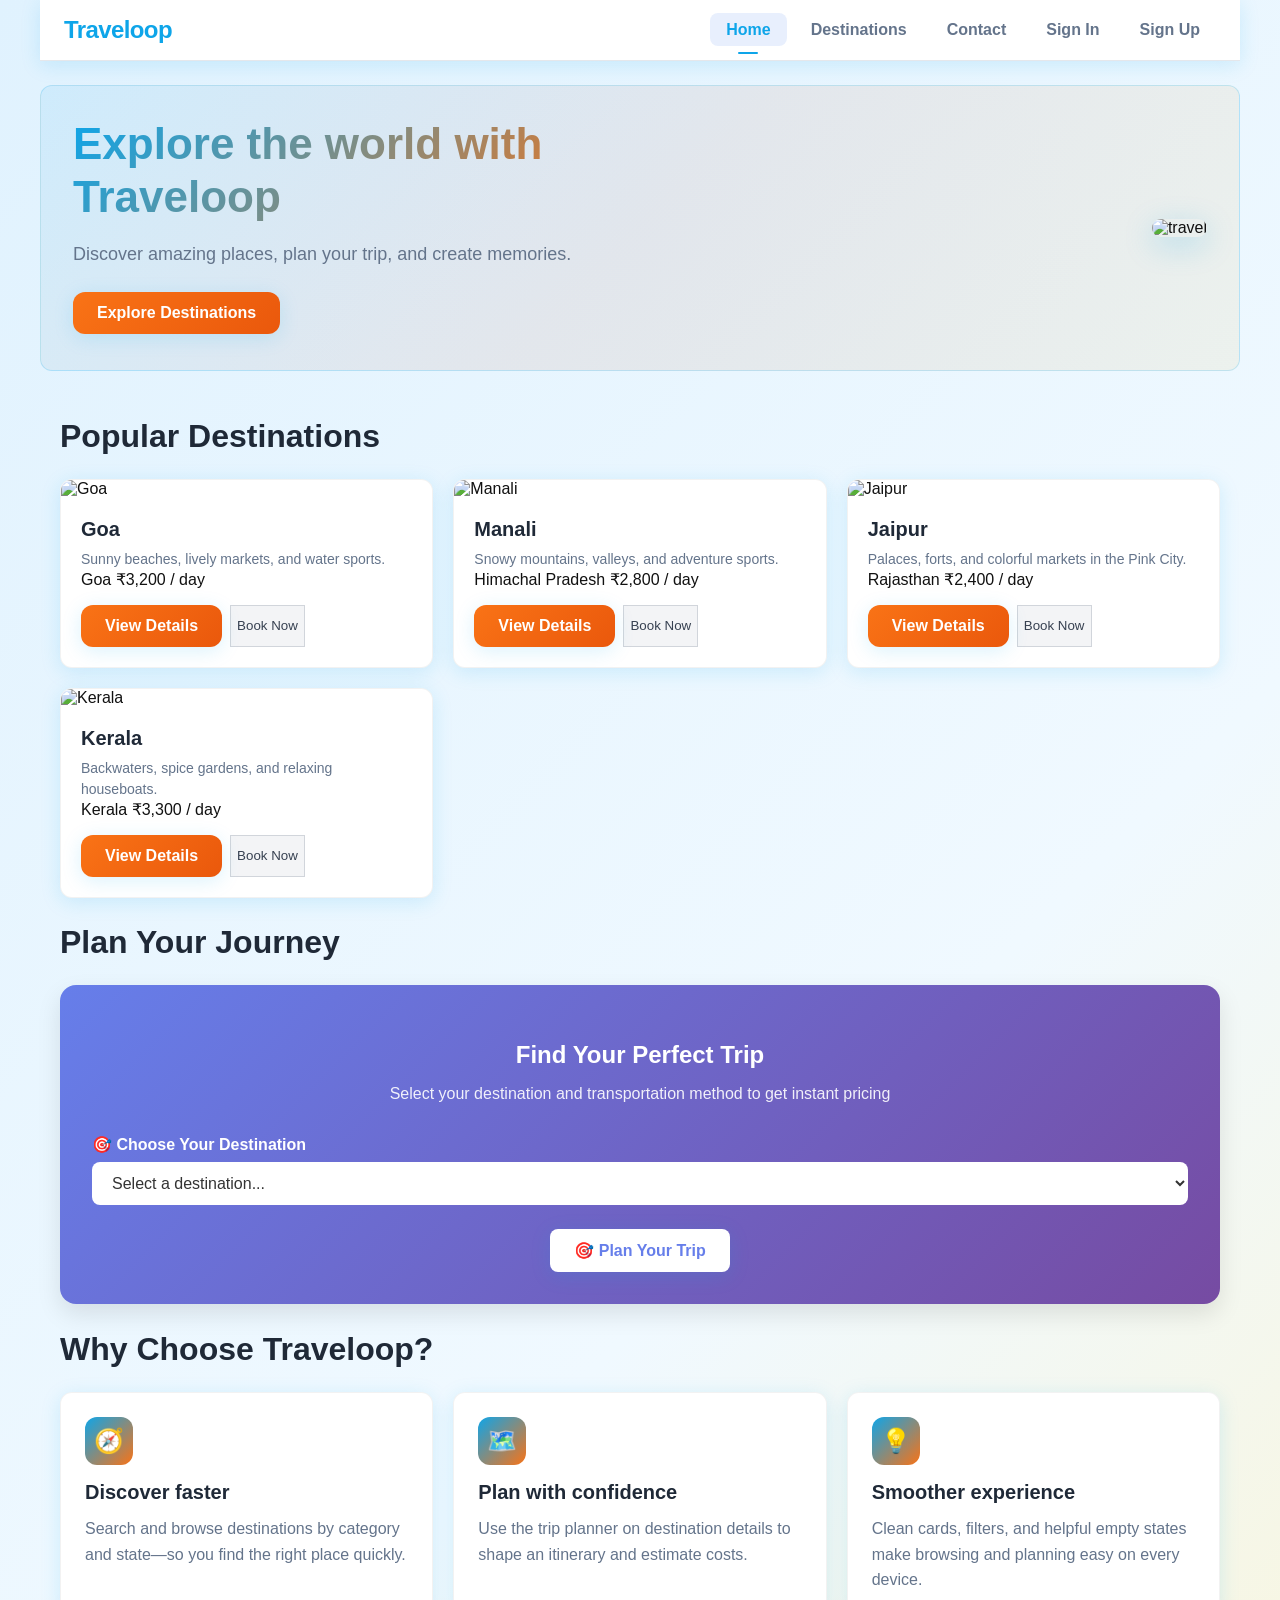
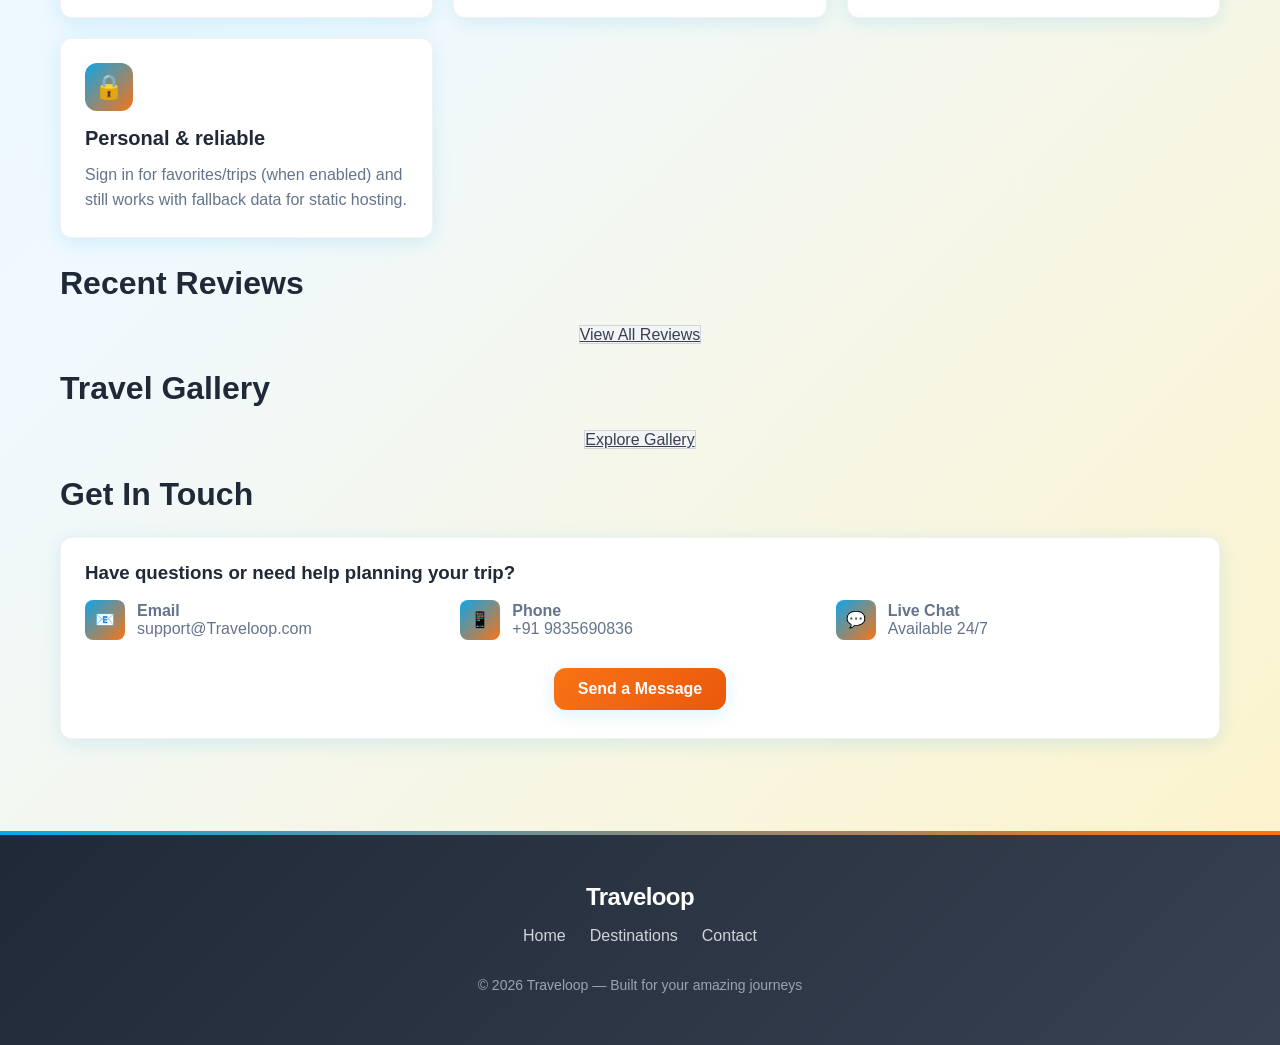
==== commit 6d8d8de8: "Commit changes" ====
--- a/auth-test.html
+++ b/auth-test.html
@@ -5,6 +5,7 @@
   <meta name="viewport" content="width=device-width, initial-scale=1" />
   <title>Auth Test - Traveloop</title>
   <link rel="stylesheet" href="css/style.css" />
+  <script src="js/app.js"></script>
   <style>
     .test-container {
       max-width: 600px;
